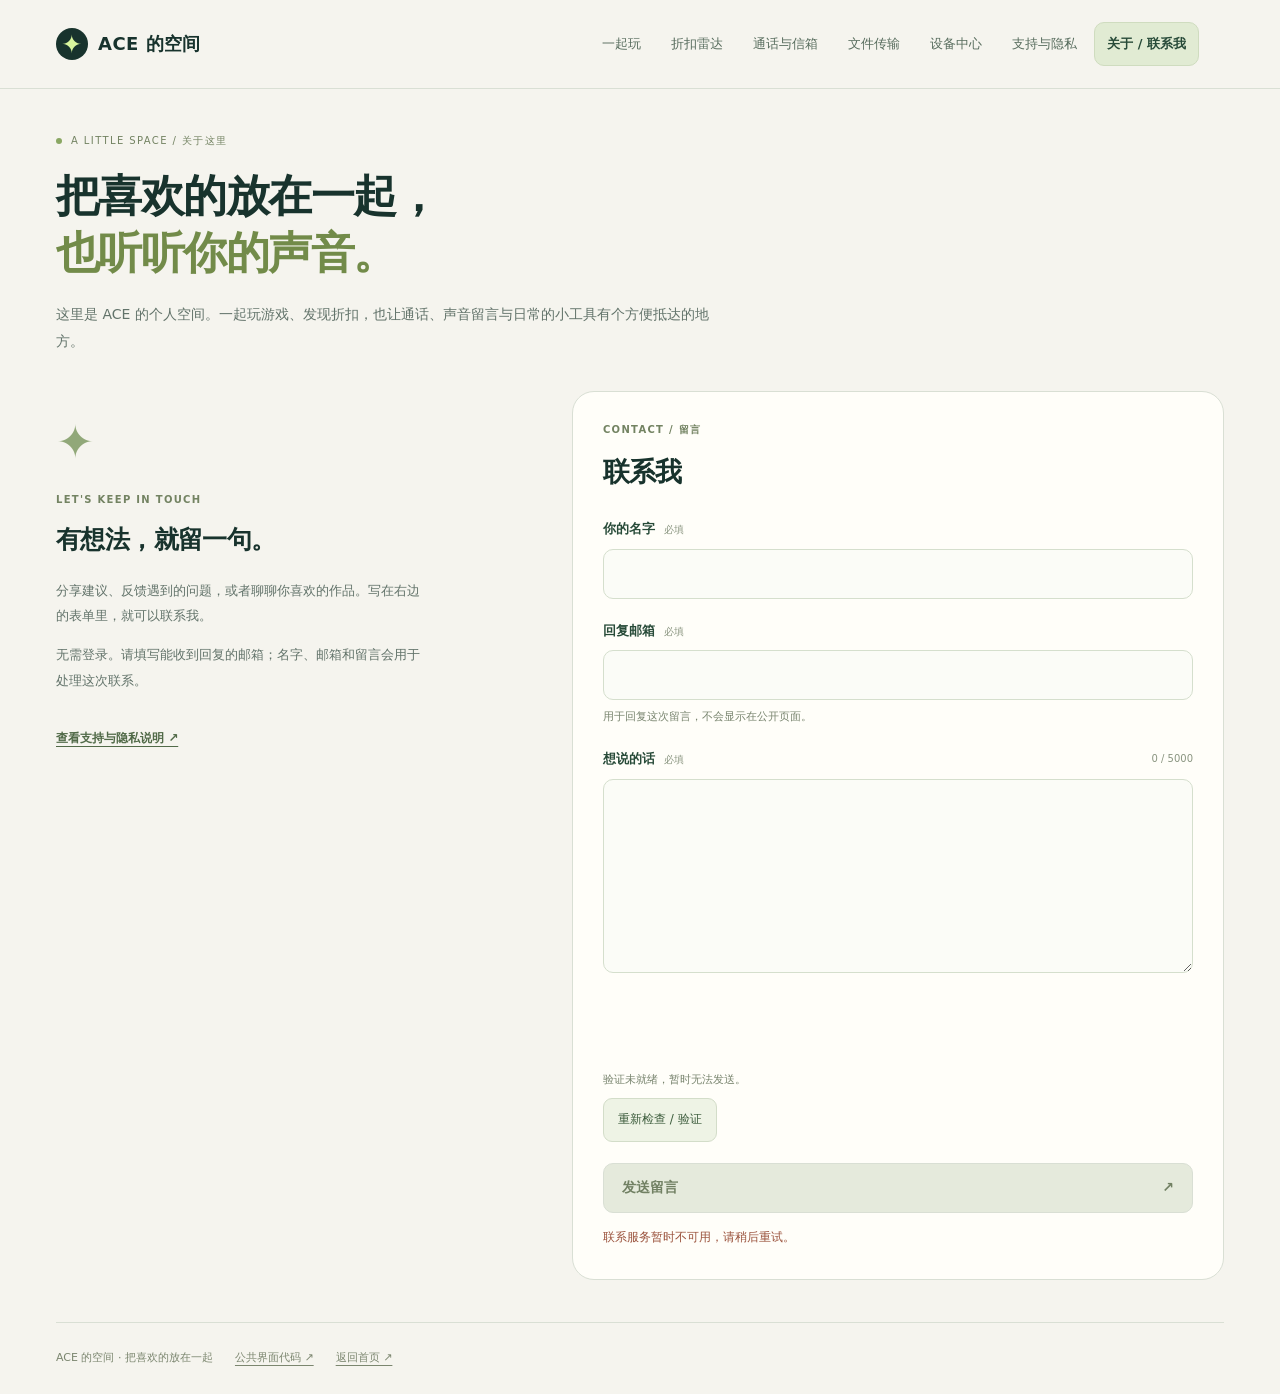
==== about/index.html @ f155e73a "Publish selected presentation components and contact form frontend" ====
<!doctype html>
<html lang="zh-CN">
<head>
  <meta charset="utf-8">
  <meta name="viewport" content="width=device-width,initial-scale=1">
  <meta name="referrer" content="strict-origin-when-cross-origin">
  <meta name="theme-color" content="#f5f4ee">
  <meta name="description" content="了解 ACE 的空间，并通过联系表单留下建议、问题或想说的话。">
  <title>关于这里 · 联系我 · ACE 的空间</title>
  <link rel="canonical" href="https://acexia.xyz/about/">
  <link rel="stylesheet" href="/shared/site-shell.css">
  <link rel="stylesheet" href="/contact.css">
  <script type="module" src="/contact.js"></script>
<style>
*{box-sizing:border-box}html{color-scheme:light}body{margin:0;background:#f5f4ee;color:#18332d;font:15px/1.6 Inter,"Segoe UI","Microsoft YaHei",system-ui,sans-serif}a{color:inherit}button,input,textarea{font:inherit}.skip{position:fixed;top:8px;left:8px;z-index:1000;padding:10px 15px;background:#18332d;color:#fffef9;border-radius:8px;transform:translateY(-160%)}.skip:focus{transform:none}.ace-contact-footer{display:flex;flex-wrap:wrap;align-items:center;gap:22px;border-top:1px solid #d9dfd4;padding-top:26px;color:#7b866f;font-size:11px}.eyebrow{display:flex;align-items:center;gap:9px}.eyebrow>span{width:6px;height:6px;border-radius:50%;background:#8aa763}
</style>
</head>
<body class="home" data-ace-page="about">
  <a class="skip" href="#about-main">跳到关于与联系表单</a>
  <header class="ace-site-header" data-ace-site-header>
  <div class="ace-site-header__inner">
    <a class="ace-site-brand" href="/" aria-label="ACE 的空间首页"><span class="ace-site-brand__mark" aria-hidden="true">✦</span><span class="ace-site-brand__name">ACE 的空间</span></a>
    <nav class="ace-primary-nav" aria-label="快速导航">
      <ul class="ace-primary-nav__list">
        <li class="ace-primary-nav__item"><a class="ace-primary-link" href="/play/">一起玩</a></li>
        <li class="ace-primary-nav__item"><a class="ace-primary-link" href="/radar/">折扣雷达</a></li>
        <li class="ace-primary-nav__item"><a class="ace-primary-link" href="/connect/">通话与信箱</a></li>
        <li class="ace-primary-nav__item"><a class="ace-primary-link" href="/files/">文件传输</a></li>
        <li class="ace-primary-nav__item"><a class="ace-primary-link" href="/companion/">设备中心</a></li>
        <li class="ace-primary-nav__item"><a class="ace-primary-link" href="/support/">支持与隐私</a></li>
        <li class="ace-primary-nav__item"><a class="ace-primary-link" href="/about/" aria-current="page">关于 / 联系我</a></li>
      </ul>
    </nav>
  </div>
</header>
  <main id="about-main" class="ace-contact-main">
    <section class="ace-contact-intro" aria-labelledby="about-title">
      <div class="eyebrow"><span></span>A LITTLE SPACE / 关于这里</div>
      <h1 id="about-title">把喜欢的放在一起，<br><span>也听听你的声音。</span></h1>
      <p>这里是 ACE 的个人空间。一起玩游戏、发现折扣，也让通话、声音留言与日常的小工具有个方便抵达的地方。</p>
    </section>
    <div class="ace-contact-layout">
      <aside class="ace-contact-note" aria-labelledby="contact-note-title">
        <span class="ace-contact-star" aria-hidden="true">✦</span>
        <p class="ace-contact-eyebrow">LET'S KEEP IN TOUCH</p>
        <h2 id="contact-note-title">有想法，就留一句。</h2>
        <p>分享建议、反馈遇到的问题，或者聊聊你喜欢的作品。写在右边的表单里，就可以联系我。</p>
        <p>无需登录。请填写能收到回复的邮箱；名字、邮箱和留言会用于处理这次联系。</p>
        <a href="/support/">查看支持与隐私说明 ↗</a>
      </aside>
      <section id="contact" class="ace-contact-panel" aria-labelledby="contact-title">
        <div class="ace-contact-panel-heading"><p class="ace-contact-eyebrow">CONTACT / 留言</p><h2 id="contact-title">联系我</h2></div>
        <form id="contact-form" novalidate>
          <fieldset id="contact-fields" class="ace-contact-fields">
            <div class="ace-contact-field">
              <label for="contact-name">你的名字 <span>必填</span></label>
              <input id="contact-name" name="name" type="text" autocomplete="name" minlength="1" maxlength="80" required aria-describedby="contact-name-error">
              <p id="contact-name-error" class="ace-contact-field-error" hidden></p>
            </div>
            <div class="ace-contact-field">
              <label for="contact-email">回复邮箱 <span>必填</span></label>
              <input id="contact-email" name="email" type="email" autocomplete="email" inputmode="email" maxlength="254" required aria-describedby="contact-email-help contact-email-error">
              <p id="contact-email-help" class="ace-contact-field-help">用于回复这次留言，不会显示在公开页面。</p>
              <p id="contact-email-error" class="ace-contact-field-error" hidden></p>
            </div>
            <div class="ace-contact-field">
              <div class="ace-contact-message-heading"><label for="contact-message">想说的话 <span>必填</span></label><span id="contact-message-count">0 / 5000</span></div>
              <textarea id="contact-message" name="message" rows="7" minlength="1" maxlength="5000" required aria-describedby="contact-message-error"></textarea>
              <p id="contact-message-error" class="ace-contact-field-error" hidden></p>
            </div>
            <div class="ace-contact-honeypot" aria-hidden="true">
              <label for="contact-website">Website</label>
              <input id="contact-website" name="website" type="text" tabindex="-1" autocomplete="off" maxlength="200">
            </div>
          </fieldset>
          <div class="ace-contact-verification">
            <div id="contact-turnstile"></div>
            <p id="contact-verification-status" class="ace-contact-field-help">验证会在联系服务可用时显示。</p>
            <button id="contact-retry" class="ace-contact-retry" type="button" hidden>重新检查 / 验证</button>
          </div>
          <button id="contact-submit" class="ace-contact-submit" type="submit" disabled>发送留言 <span aria-hidden="true">↗</span></button>
          <p id="contact-status" class="ace-contact-status" role="status" aria-live="polite" aria-atomic="true">正在检查联系服务…</p>
          <noscript><p class="ace-contact-status">请启用 JavaScript，完成验证后发送留言。</p></noscript>
        </form>
      </section>
    </div>
    <footer class="ace-contact-footer"><span>ACE 的空间 · 把喜欢的放在一起</span><a href="https://github.com/ace3559798514-stack/acexia-public" target="_blank" rel="noopener noreferrer">公共界面代码 ↗</a><a href="/">返回首页 ↗</a></footer>
  </main>
</body>
</html>
---- shared/site-shell.css ----
@charset "UTF-8";

/* Shared chrome is self-contained; page adjustments require an explicit page. */
body[data-ace-page] {
  --ace-shell-width: 1264px;
  --ace-shell-gutter: 48px;
  --ace-page-space: 40px;
  --ace-page-title-size: 36px;
}

.ace-site-header,
.ace-site-header *,
.ace-communication-nav,
.ace-communication-nav * {
  box-sizing: border-box;
}

.ace-site-header {
  display: block;
  flex: 0 0 auto;
  position: relative;
  width: 100%;
  max-width: none;
  margin: 0;
  padding: 0;
  border: 0;
  border-bottom: 1px solid #d9dfd4;
  background: #f5f4ee;
  color: #18332d;
  color-scheme: light;
  font: 500 13px/1.5 Inter, "Segoe UI", "Microsoft YaHei", system-ui, sans-serif;
}

.ace-site-header__inner {
  display: grid;
  grid-template-columns: auto minmax(0, 1fr) auto;
  align-items: center;
  gap: 20px;
  width: 100%;
  max-width: var(--ace-shell-width, 1264px);
  min-height: 88px;
  margin: 0 auto;
  padding: 16px var(--ace-shell-gutter, 48px);
}

.ace-site-brand {
  display: inline-flex;
  align-items: center;
  gap: 10px;
  width: fit-content;
  min-width: 0;
  min-height: 44px;
  color: #18332d;
  font-size: 18px;
  font-weight: 750;
  letter-spacing: .025em;
  line-height: 1.4;
  text-decoration: none;
  white-space: nowrap;
  touch-action: manipulation;
}

.ace-site-brand__mark {
  display: grid;
  place-items: center;
  flex: 0 0 32px;
  width: 32px;
  height: 32px;
  border-radius: 50%;
  background: #18332d;
  color: #d9f69d;
  font: 25px/1 system-ui, sans-serif;
}

.ace-primary-nav {
  min-width: 0;
  overflow-x: auto;
  overscroll-behavior-inline: contain;
  scrollbar-width: thin;
  scrollbar-color: #bcc9b2 transparent;
  scroll-padding-inline: 6px;
  -webkit-overflow-scrolling: touch;
}

.ace-primary-nav__list {
  display: flex;
  align-items: center;
  justify-content: flex-end;
  gap: 4px;
  width: max-content;
  min-width: 100%;
  margin: 0;
  padding: 5px;
  list-style: none;
}

.ace-primary-nav__item {
  flex: 0 0 auto;
  margin: 0;
  padding: 0;
}

.ace-primary-link {
  display: inline-flex;
  align-items: center;
  justify-content: center;
  min-height: 44px;
  padding: 10px 12px;
  border: 1px solid transparent;
  border-radius: 10px;
  background: transparent;
  color: #586d5e;
  font: inherit;
  font-weight: 550;
  line-height: 1.5;
  text-decoration: none;
  white-space: nowrap;
  touch-action: manipulation;
}

.ace-primary-link:hover {
  background: #e9edde;
  color: #18332d;
}

.ace-primary-link[aria-current="page"] {
  border-color: #cfdcbf;
  background: #e1ebd3;
  color: #284b39;
  font-weight: 700;
}

.ace-site-account {
  display: flex;
  align-items: center;
  justify-content: flex-end;
  gap: 8px;
  min-width: 0;
  max-width: 205px;
  color: #284b39;
  font-size: 12px;
}

.ace-site-account > * {
  min-width: 0;
  max-width: 100%;
}

.ace-site-account > :is(a, button) {
  display: inline-flex;
  align-items: center;
  justify-content: center;
  gap: 6px;
  width: auto;
  min-height: 44px;
  margin: 0;
  padding: 10px 14px;
  overflow: hidden;
  border: 1px solid #ccd7c1;
  border-radius: 30px;
  background: #e9edde;
  color: #284b39;
  font: inherit;
  line-height: 1.4;
  text-overflow: ellipsis;
  text-decoration: none;
  white-space: nowrap;
  cursor: pointer;
  touch-action: manipulation;
}

.ace-site-account > :is(a, button):hover {
  background: #e0e8d4;
}

.ace-site-account :is([data-account-name], #account-name) {
  min-width: 0;
  overflow: hidden;
  text-overflow: ellipsis;
  white-space: nowrap;
}

.ace-account-identity {
  display: flex;
  align-items: center;
  gap: 8px;
  min-height: 44px;
}

.ace-account-avatar {
  display: grid;
  place-items: center;
  flex: 0 0 30px;
  width: 30px;
  height: 30px;
  border: 1px solid #dae0cf;
  border-radius: 50%;
  background: #e8edde;
  color: #284b39;
  font-size: 12px;
  font-weight: 700;
}

.ace-communication-nav {
  width: 100%;
  max-width: var(--ace-shell-width, 1264px);
  margin: 0 auto;
  padding: 24px var(--ace-shell-gutter, 48px) 0;
  color: #18332d;
  font: 500 13px/1.5 Inter, "Segoe UI", "Microsoft YaHei", system-ui, sans-serif;
}

.ace-communication-nav__inner {
  display: flex;
  gap: 10px;
}

.ace-communication-tab {
  display: flex;
  align-items: center;
  gap: 14px;
  min-width: 0;
  min-height: 54px;
  padding: 11px 18px;
  border: 1px solid #d9dfd4;
  border-radius: 12px;
  background: #fffef9;
  color: #586d5e;
  text-decoration: none;
  touch-action: manipulation;
}

.ace-communication-tab:hover {
  background: #edf1e5;
  color: #18332d;
}

.ace-communication-tab[aria-current="page"] {
  border-color: #c4d4b4;
  background: #e3ecd6;
  color: #284b39;
}

.ace-communication-tab__label {
  font-size: 14px;
  font-weight: 700;
  white-space: nowrap;
}

.ace-communication-tab__description {
  color: #62736a;
  font-size: 11px;
  white-space: nowrap;
}

.ace-site-brand:focus-visible,
.ace-primary-link:focus-visible,
.ace-site-account :is(a, button):focus-visible,
.ace-communication-tab:focus-visible {
  outline: 3px solid #476ec4;
  outline-offset: 2px;
}

/* These selectors adjust only the named page's outer frame and main title. */
body[data-ace-page="home"] > .site-wrap,
body[data-ace-page="files"] > .site-wrap,
body[data-ace-page="companion"] > .site-wrap {
  width: 100%;
  max-width: var(--ace-shell-width);
  margin-inline: auto;
  padding-inline: var(--ace-shell-gutter);
}

body[data-ace-page="call"] > #call-main,
body[data-ace-page="wifi"] > main {
  width: 100%;
  max-width: var(--ace-shell-width);
  margin-inline: auto;
  padding: var(--ace-page-space) var(--ace-shell-gutter) 64px;
}

body[data-ace-page="mailbox"] > .layout {
  max-width: var(--ace-shell-width);
  margin-inline: auto;
}

body[data-ace-page="mailbox"] > .layout > .sidebar {
  padding-top: var(--ace-page-space);
  padding-left: var(--ace-shell-gutter);
}

body[data-ace-page="mailbox"] > .layout > main {
  padding-top: var(--ace-page-space);
  padding-right: var(--ace-shell-gutter);
}

body[data-ace-page="files"] .files-intro,
body[data-ace-page="companion"] .companion-hero {
  padding-top: var(--ace-page-space);
}

body[data-ace-page="call"] .call-intro .eyebrow,
body[data-ace-page="files"] .files-intro .eyebrow,
body[data-ace-page="companion"] .companion-hero .eyebrow,
body[data-ace-page="wifi"] > main > .eyebrow {
  margin: 0 0 16px;
  font-size: 10px;
  letter-spacing: .14em;
}

body[data-ace-page="call"] .call-intro h1,
body[data-ace-page="files"] #files-title,
body[data-ace-page="companion"] #hero-title,
body[data-ace-page="mailbox"] #page-title,
body[data-ace-page="wifi"] > main > h1 {
  font-size: var(--ace-page-title-size);
  font-weight: 720;
  letter-spacing: -.035em;
  line-height: 1.25;
}

body[data-ace-page="call"] .call-intro h1,
body[data-ace-page="wifi"] > main > h1 {
  margin: 0 0 20px;
}

/* Keep the Wi-Fi form readable inside the same aligned outer page frame. */
body[data-ace-page="wifi"] > main > :is(.version, .steps, .panel, .fallback, .footnote) {
  max-width: 720px;
}

body[data-ace-page="play"] > .ace-site-header {
  flex-shrink: 0;
}

body[data-ace-page="support"] > .support-main {
  max-width: var(--ace-shell-width);
  padding-inline: var(--ace-shell-gutter);
  padding-top: var(--ace-page-space);
}

body[data-ace-page="support"] #support-title {
  font-size: var(--ace-page-title-size);
}

body[data-ace-page="play"] .title-screen {
  min-height: calc(100svh - var(--ace-site-header-height, 88px));
}

body[data-ace-page="play"] .game-screen {
  top: var(--ace-site-header-height, 88px);
}
body[data-ace-page="home"] .about-contact-link {
  display: inline-flex;
  align-items: center;
  min-height: 44px;
  margin-top: 12px;
  color: #284b39;
  text-underline-offset: 4px;
}
body[data-ace-page="home"] footer a {
  display: inline-flex;
  align-items: center;
  min-height: 44px;
  color: inherit;
  text-underline-offset: 4px;
}

@media (max-width: 1060px) {
  body[data-ace-page] {
    --ace-shell-gutter: 28px;
  }

  .ace-site-header__inner {
    grid-template-columns: minmax(0, 1fr) auto;
    gap: 6px 18px;
    padding-block: 12px 9px;
  }

  .ace-primary-nav {
    grid-row: 2;
    grid-column: 1 / -1;
    margin-inline: -5px;
  }

  .ace-primary-nav__list {
    justify-content: flex-start;
  }

  .ace-site-account {
    grid-row: 1;
    grid-column: 2;
  }
}

@media (max-width: 650px) {
  body[data-ace-page] {
    --ace-shell-gutter: 20px;
    --ace-page-space: 28px;
    --ace-page-title-size: 30px;
  }

  .ace-site-header__inner {
    gap: 3px 12px;
    padding-top: 9px;
    padding-bottom: 6px;
  }

  .ace-site-brand {
    gap: 8px;
    font-size: 15px;
    letter-spacing: 0;
  }

  .ace-site-brand__mark {
    flex-basis: 28px;
    width: 28px;
    height: 28px;
    font-size: 22px;
  }

  .ace-primary-link {
    padding-inline: 12px;
    font-size: 12px;
  }

  .ace-site-account {
    max-width: min(37vw, 170px);
    font-size: 11px;
  }

  .ace-site-account > :is(a, button) {
    padding-inline: 10px;
  }

  .ace-communication-nav {
    padding-top: 18px;
  }

  .ace-communication-nav__inner {
    gap: 8px;
  }

  .ace-communication-tab {
    flex: 1 1 0;
    align-items: flex-start;
    flex-direction: column;
    gap: 3px;
    min-height: 64px;
    padding: 11px 14px;
  }

  body[data-ace-page="mailbox"] > .layout > .sidebar {
    padding: 14px var(--ace-shell-gutter);
  }

  body[data-ace-page="mailbox"] > .layout > main {
    padding-inline: var(--ace-shell-gutter);
  }
}

@media (forced-colors: active) {
  .ace-primary-link[aria-current="page"],
  .ace-communication-tab[aria-current="page"] {
    border-color: Highlight;
  }
}
---- contact.css ----
.ace-contact-main {
  width: 100%;
  max-width: var(--ace-shell-width, 1264px);
  margin: 0 auto;
  padding: 44px var(--ace-shell-gutter, 48px) 28px;
}
.ace-contact-intro { max-width: 760px; margin-bottom: 36px; }
.ace-contact-intro .eyebrow { margin: 0 0 18px; color: #738362; font-size: 10px; letter-spacing: .14em; }
.ace-contact-intro h1 { margin: 0; color: #18332d; font-size: clamp(30px, 3.7vw, 44px); font-weight: 720; letter-spacing: -.035em; line-height: 1.3; }
.ace-contact-intro h1 > span { color: #728b49; }
.ace-contact-intro > p { max-width: 660px; margin: 20px 0 0; color: #62736a; font-size: 14px; line-height: 1.9; }
.ace-contact-layout { display: grid; grid-template-columns: minmax(0, .85fr) minmax(0, 1.15fr); align-items: start; gap: 34px; }
.ace-contact-note { padding: 28px 12px 28px 0; }
.ace-contact-star { display: inline-block; margin-bottom: 27px; color: #91a879; font-size: 46px; line-height: 1; }
.ace-contact-eyebrow { margin: 0 0 12px; color: #738362; font-size: 10px; font-weight: 650; letter-spacing: .13em; }
.ace-contact-note h2 { margin: 0 0 18px; font-size: 25px; font-weight: 650; letter-spacing: -.025em; }
.ace-contact-note > p:not(.ace-contact-eyebrow) { max-width: 370px; margin: 14px 0; color: #62736a; font-size: 13px; line-height: 1.95; }
.ace-contact-note > a { display: inline-flex; align-items: center; min-height: 44px; margin-top: 10px; color: #516a48; font-size: 12px; font-weight: 650; text-decoration: underline; text-underline-offset: 4px; touch-action: manipulation; }
.ace-contact-panel { min-width: 0; padding: 30px; border: 1px solid #d9dfd4; border-radius: 22px; background: #fffef9; }
.ace-contact-panel-heading { margin-bottom: 26px; }
.ace-contact-panel-heading h2 { margin: 0; color: #18332d; font-size: 27px; font-weight: 700; letter-spacing: -.03em; }
.ace-contact-fields { display: grid; gap: 22px; min-width: 0; margin: 0; padding: 0; border: 0; }
.ace-contact-field { min-width: 0; }
.ace-contact-field label { display: block; color: #284b39; font-size: 13px; font-weight: 650; line-height: 1.6; }
.ace-contact-field label > span { margin-left: 5px; color: #8a9580; font-size: 10px; font-weight: 400; }
.ace-contact-field input,
.ace-contact-field textarea { display: block; width: 100%; min-width: 0; min-height: 48px; margin-top: 9px; padding: 12px 14px; border: 1px solid #d5dfcd; border-radius: 10px; background: #fbfcf7; color: #18332d; font: 15px/1.6 Inter, "Segoe UI", "Microsoft YaHei", system-ui, sans-serif; }
.ace-contact-field textarea { resize: vertical; min-height: 166px; }
.ace-contact-field :is(input, textarea)[aria-invalid="true"] { border-color: #ae644d; }
.ace-contact-field :is(input, textarea):disabled { background: #f1f3eb; color: #6f7c67; }
.ace-contact-message-heading { display: flex; align-items: center; justify-content: space-between; gap: 12px; }
.ace-contact-message-heading > span { color: #8a9580; font-size: 10px; font-variant-numeric: tabular-nums; }
.ace-contact-field-help { margin: 8px 0 0; color: #78846e; font-size: 11px; line-height: 1.7; }
.ace-contact-field-error { margin: 8px 0 0; color: #9a523c; font-size: 12px; line-height: 1.7; }
.ace-contact-honeypot { position: absolute; left: -10000px; width: 1px; height: 1px; overflow: hidden; opacity: 0; pointer-events: none; }
.ace-contact-verification { min-width: 0; margin-top: 25px; }
#contact-turnstile { min-height: 65px; }
.ace-contact-retry { min-height: 44px; margin-top: 8px; padding: 9px 14px; border: 1px solid #d3ddc9; border-radius: 9px; background: #eef3e5; color: #3c5c3c; font: inherit; font-size: 12px; cursor: pointer; touch-action: manipulation; }
.ace-contact-submit { display: flex; align-items: center; justify-content: space-between; gap: 15px; width: 100%; min-height: 50px; margin-top: 21px; padding: 13px 18px; border: 1px solid #18332d; border-radius: 10px; background: #18332d; color: #fffef9; font: inherit; font-size: 14px; font-weight: 650; line-height: 1.5; cursor: pointer; touch-action: manipulation; }
.ace-contact-submit:hover:not(:disabled) { background: #2b4b3c; }
.ace-contact-submit:disabled { border-color: #d9dfd4; background: #e5eadc; color: #718063; cursor: default; }
.ace-contact-status { min-height: 22px; margin: 14px 0 0; color: #62736a; font-size: 12px; line-height: 1.8; overflow-wrap: anywhere; }
.ace-contact-status[data-state="error"] { color: #9a523c; }
.ace-contact-status[data-state="success"] { color: #386244; font-weight: 650; }
.ace-contact-footer { margin-top: 42px; }
.ace-contact-footer a { display: inline-flex; align-items: center; min-height: 44px; margin-block: -14px; text-decoration: underline; text-underline-offset: 4px; }
.ace-contact-main :is(a, button, input, textarea):focus-visible { outline: 3px solid #476ec4; outline-offset: 3px; }
.ace-contact-main [hidden] { display: none !important; }
@media (max-width: 900px) {
  .ace-contact-layout { gap: 24px; grid-template-columns: minmax(0, .75fr) minmax(0, 1.25fr); }
  .ace-contact-panel { padding: 25px; }
}
@media (max-width: 720px) {
  .ace-contact-main { padding-top: 30px; }
  .ace-contact-intro { margin-bottom: 26px; }
  .ace-contact-intro h1 { font-size: 32px; }
  .ace-contact-layout { grid-template-columns: minmax(0, 1fr); gap: 22px; }
  .ace-contact-note { padding: 0; }
  .ace-contact-star { display: none; }
  .ace-contact-note h2 { font-size: 22px; margin-bottom: 12px; }
  .ace-contact-note > p:not(.ace-contact-eyebrow) { max-width: 600px; }
  .ace-contact-note > a { margin-top: 0; }
  .ace-contact-panel { padding: 24px; }
  .ace-contact-field input,
  .ace-contact-field textarea { font-size: 16px; }
}
@media (max-width: 430px) {
  .ace-contact-main { padding-inline: 20px; }
  .ace-contact-intro h1 { font-size: 29px; }
  .ace-contact-intro > p { font-size: 13px; }
  .ace-contact-panel { padding: 22px; border-radius: 18px; }
  .ace-contact-panel-heading { margin-bottom: 22px; }
  .ace-contact-fields { gap: 20px; }
}
@media (prefers-reduced-motion: reduce) {
  .ace-contact-main :is(a, button, input, textarea) { transition: none; }
}
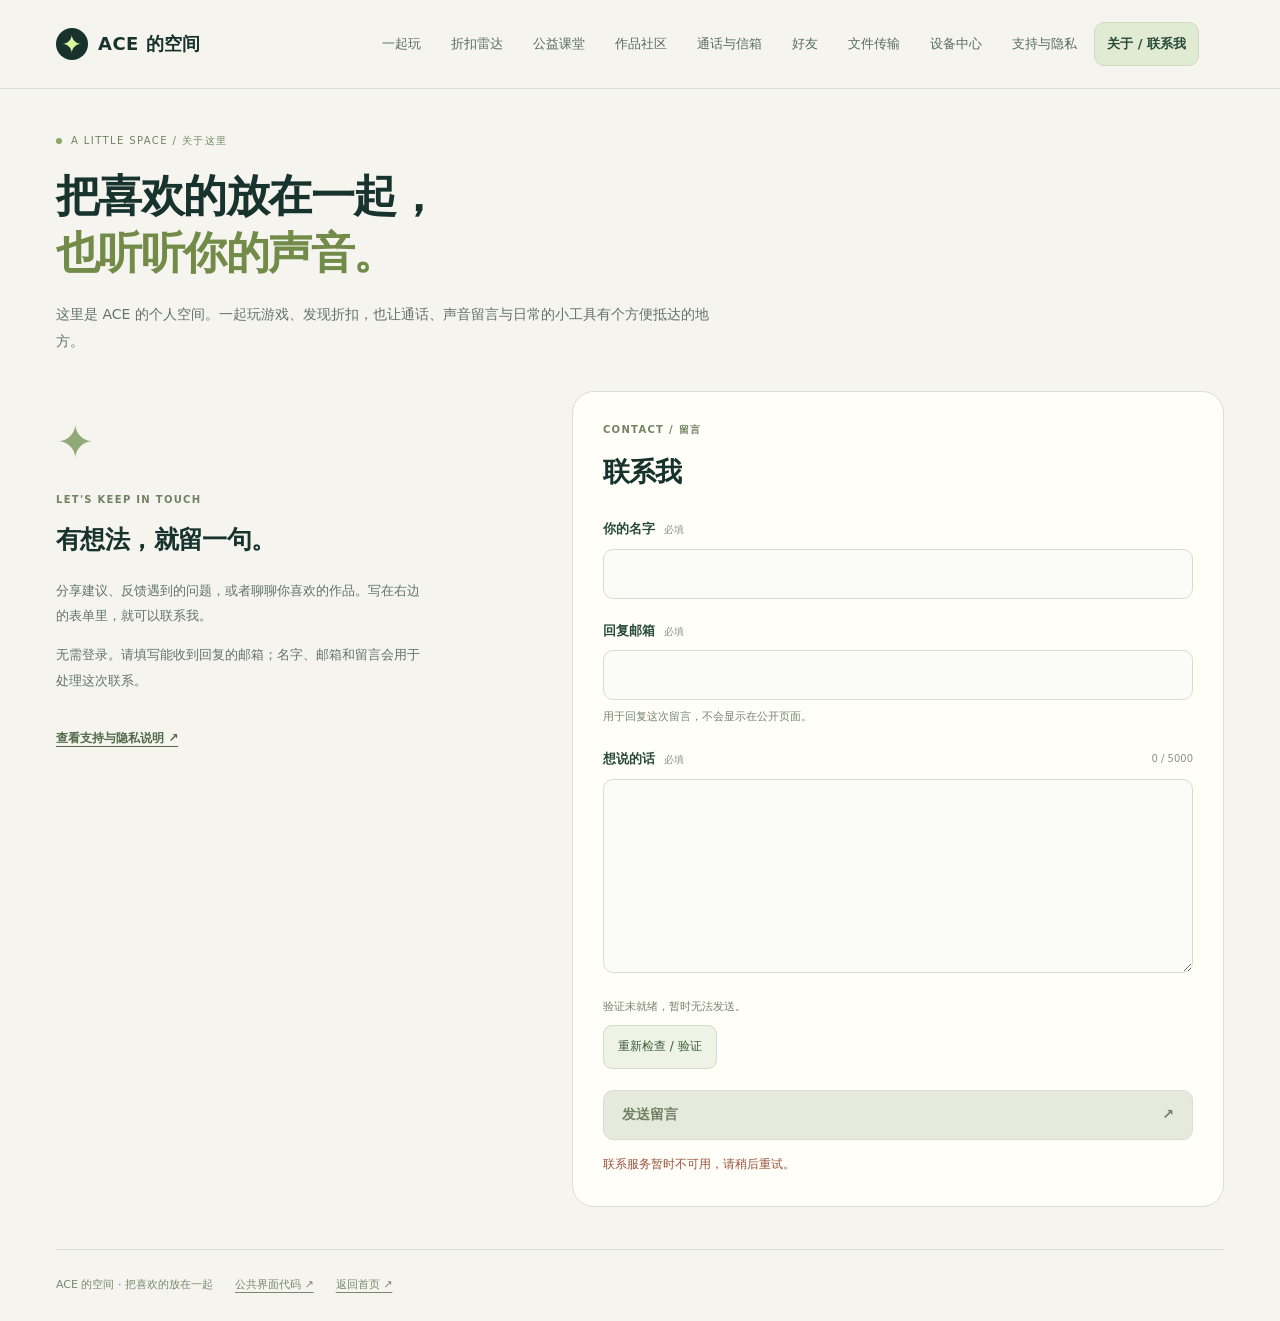
==== commit a649a653: "Sync public interface preview and current contact verification" ====
--- a/about/index.html
+++ b/about/index.html
@@ -24,7 +24,10 @@
       <ul class="ace-primary-nav__list">
         <li class="ace-primary-nav__item"><a class="ace-primary-link" href="/play/">一起玩</a></li>
         <li class="ace-primary-nav__item"><a class="ace-primary-link" href="/radar/">折扣雷达</a></li>
+        <li class="ace-primary-nav__item"><a class="ace-primary-link" href="/learn/">公益课堂</a></li>
+        <li class="ace-primary-nav__item"><a class="ace-primary-link" href="/community/">作品社区</a></li>
         <li class="ace-primary-nav__item"><a class="ace-primary-link" href="/connect/">通话与信箱</a></li>
+        <li class="ace-primary-nav__item"><a class="ace-primary-link" href="/friends/">好友</a></li>
         <li class="ace-primary-nav__item"><a class="ace-primary-link" href="/files/">文件传输</a></li>
         <li class="ace-primary-nav__item"><a class="ace-primary-link" href="/companion/">设备中心</a></li>
         <li class="ace-primary-nav__item"><a class="ace-primary-link" href="/support/">支持与隐私</a></li>
@@ -74,8 +77,19 @@
             </div>
           </fieldset>
           <div class="ace-contact-verification">
-            <div id="contact-turnstile"></div>
-            <p id="contact-verification-status" class="ace-contact-field-help">验证会在联系服务可用时显示。</p>
+            <div id="contact-turnstile" hidden></div>
+            <div id="contact-captcha" class="ace-contact-captcha" data-expanded="false" hidden>
+              <label for="contact-captcha-answer">图中的验证码 <span>六位字母或数字</span></label>
+              <button id="contact-captcha-zoom" class="ace-contact-captcha-image" type="button" aria-label="放大或缩小图片验证码" aria-pressed="false" disabled>
+                <img id="contact-captcha-image" alt="图片验证码；请填写图中的六位字母或数字" width="220" height="80" hidden>
+              </button>
+              <div class="ace-contact-captcha-row">
+                <input id="contact-captcha-answer" type="text" maxlength="6" pattern="[A-Za-z0-9]{6}" inputmode="text" autocomplete="off" autocapitalize="characters" spellcheck="false" aria-describedby="contact-captcha-help contact-verification-status" disabled>
+                <button id="contact-captcha-refresh" class="ace-contact-retry" type="button" aria-label="刷新图片验证码" disabled>换一张</button>
+              </div>
+              <p id="contact-captcha-help" class="ace-contact-field-help">看不清时可点击图片放大，或换一张。验证码三分钟内有效。</p>
+            </div>
+            <p id="contact-verification-status" class="ace-contact-field-help" role="status" aria-live="polite" aria-atomic="true">验证会在联系服务可用时显示。</p>
             <button id="contact-retry" class="ace-contact-retry" type="button" hidden>重新检查 / 验证</button>
           </div>
           <button id="contact-submit" class="ace-contact-submit" type="submit" disabled>发送留言 <span aria-hidden="true">↗</span></button>
--- a/contact.css
+++ b/contact.css
@@ -35,6 +35,17 @@
 .ace-contact-honeypot { position: absolute; left: -10000px; width: 1px; height: 1px; overflow: hidden; opacity: 0; pointer-events: none; }
 .ace-contact-verification { min-width: 0; margin-top: 25px; }
 #contact-turnstile { min-height: 65px; }
+.ace-contact-captcha > label { display: block; color: #284b39; font-size: 13px; font-weight: 650; line-height: 1.6; }
+.ace-contact-captcha > label > span { margin-left: 5px; color: #78846e; font-size: 11px; font-weight: 400; }
+.ace-contact-captcha-image { display: block; width: fit-content; max-width: 100%; min-height: 80px; margin-top: 9px; padding: 0; overflow: auto; border: 1px solid #d5dfcd; border-radius: 10px; background: #fbfcf7; cursor: zoom-in; touch-action: manipulation; }
+.ace-contact-captcha-image > img { display: block; max-width: 100%; height: auto; }
+.ace-contact-captcha[data-expanded="true"] .ace-contact-captcha-image { width: 100%; cursor: zoom-out; }
+.ace-contact-captcha[data-expanded="true"] .ace-contact-captcha-image > img { width: 440px; max-width: none; }
+.ace-contact-captcha-row { display: flex; align-items: center; gap: 10px; margin-top: 12px; }
+.ace-contact-captcha-row > input { flex: 1; width: 0; min-width: 0; min-height: 48px; padding: 10px 14px; border: 1px solid #d5dfcd; border-radius: 10px; background: #fbfcf7; color: #18332d; font: 16px/1.6 "Segoe UI", "Microsoft YaHei", system-ui, sans-serif; letter-spacing: .14em; }
+.ace-contact-captcha-row > input[aria-invalid="true"] { border-color: #ae644d; }
+.ace-contact-captcha-row > input:disabled { background: #f1f3eb; color: #6f7c67; }
+.ace-contact-captcha-row > .ace-contact-retry { flex: none; min-height: 48px; margin: 0; font-size: 14px; }
 .ace-contact-retry { min-height: 44px; margin-top: 8px; padding: 9px 14px; border: 1px solid #d3ddc9; border-radius: 9px; background: #eef3e5; color: #3c5c3c; font: inherit; font-size: 12px; cursor: pointer; touch-action: manipulation; }
 .ace-contact-submit { display: flex; align-items: center; justify-content: space-between; gap: 15px; width: 100%; min-height: 50px; margin-top: 21px; padding: 13px 18px; border: 1px solid #18332d; border-radius: 10px; background: #18332d; color: #fffef9; font: inherit; font-size: 14px; font-weight: 650; line-height: 1.5; cursor: pointer; touch-action: manipulation; }
 .ace-contact-submit:hover:not(:disabled) { background: #2b4b3c; }
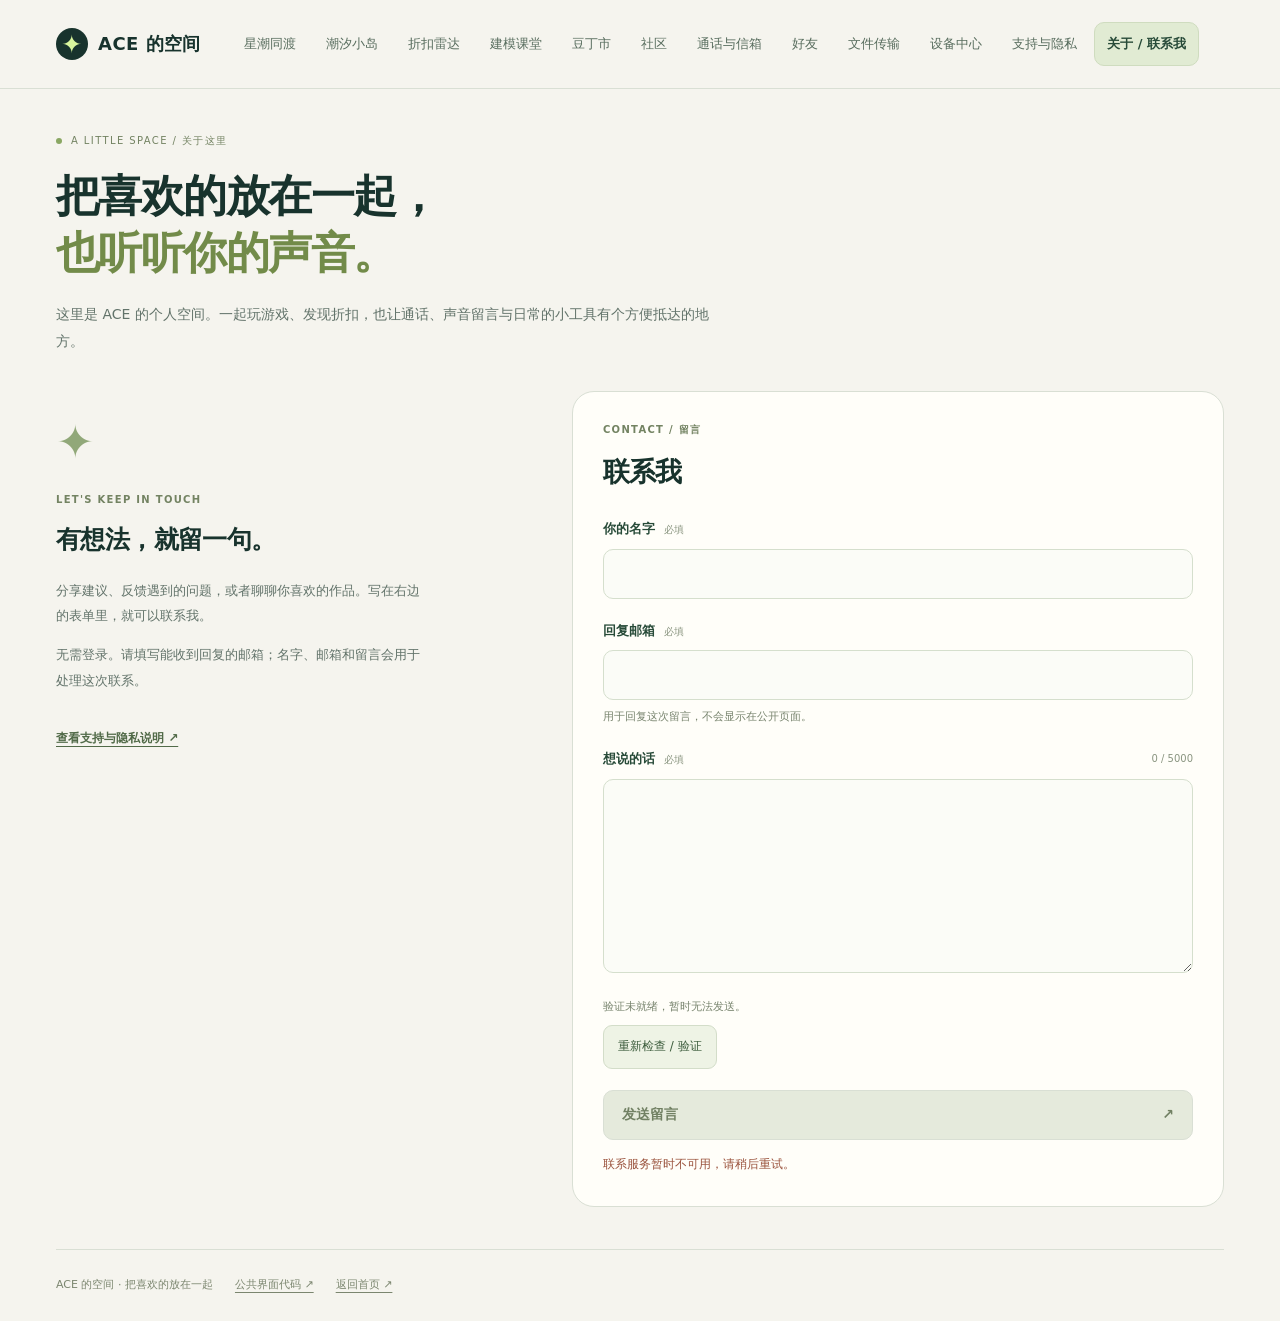
==== commit f18b8164: "Sync game names and independent learning, city, community entries" ====
--- a/about/index.html
+++ b/about/index.html
@@ -22,10 +22,12 @@
     <a class="ace-site-brand" href="/" aria-label="ACE 的空间首页"><span class="ace-site-brand__mark" aria-hidden="true">✦</span><span class="ace-site-brand__name">ACE 的空间</span></a>
     <nav class="ace-primary-nav" aria-label="快速导航">
       <ul class="ace-primary-nav__list">
-        <li class="ace-primary-nav__item"><a class="ace-primary-link" href="/play/">一起玩</a></li>
+        <li class="ace-primary-nav__item"><a class="ace-primary-link" href="/play/">星潮同渡</a></li>
+        <li class="ace-primary-nav__item"><a class="ace-primary-link" href="/games/tideland/">潮汐小岛</a></li>
         <li class="ace-primary-nav__item"><a class="ace-primary-link" href="/radar/">折扣雷达</a></li>
-        <li class="ace-primary-nav__item"><a class="ace-primary-link" href="/learn/">公益课堂</a></li>
-        <li class="ace-primary-nav__item"><a class="ace-primary-link" href="/community/">作品社区</a></li>
+        <li class="ace-primary-nav__item"><a class="ace-primary-link" href="/learn/">建模课堂</a></li>
+        <li class="ace-primary-nav__item"><a class="ace-primary-link" href="/learn/works/douding-city-hq/">豆丁市</a></li>
+        <li class="ace-primary-nav__item"><a class="ace-primary-link" href="/community/">社区</a></li>
         <li class="ace-primary-nav__item"><a class="ace-primary-link" href="/connect/">通话与信箱</a></li>
         <li class="ace-primary-nav__item"><a class="ace-primary-link" href="/friends/">好友</a></li>
         <li class="ace-primary-nav__item"><a class="ace-primary-link" href="/files/">文件传输</a></li>
--- a/shared/site-shell.css
+++ b/shared/site-shell.css
@@ -74,6 +74,7 @@
 
 .ace-primary-nav {
   min-width: 0;
+  max-width: 100%;
   overflow-x: auto;
   overscroll-behavior-inline: contain;
   scrollbar-width: thin;
